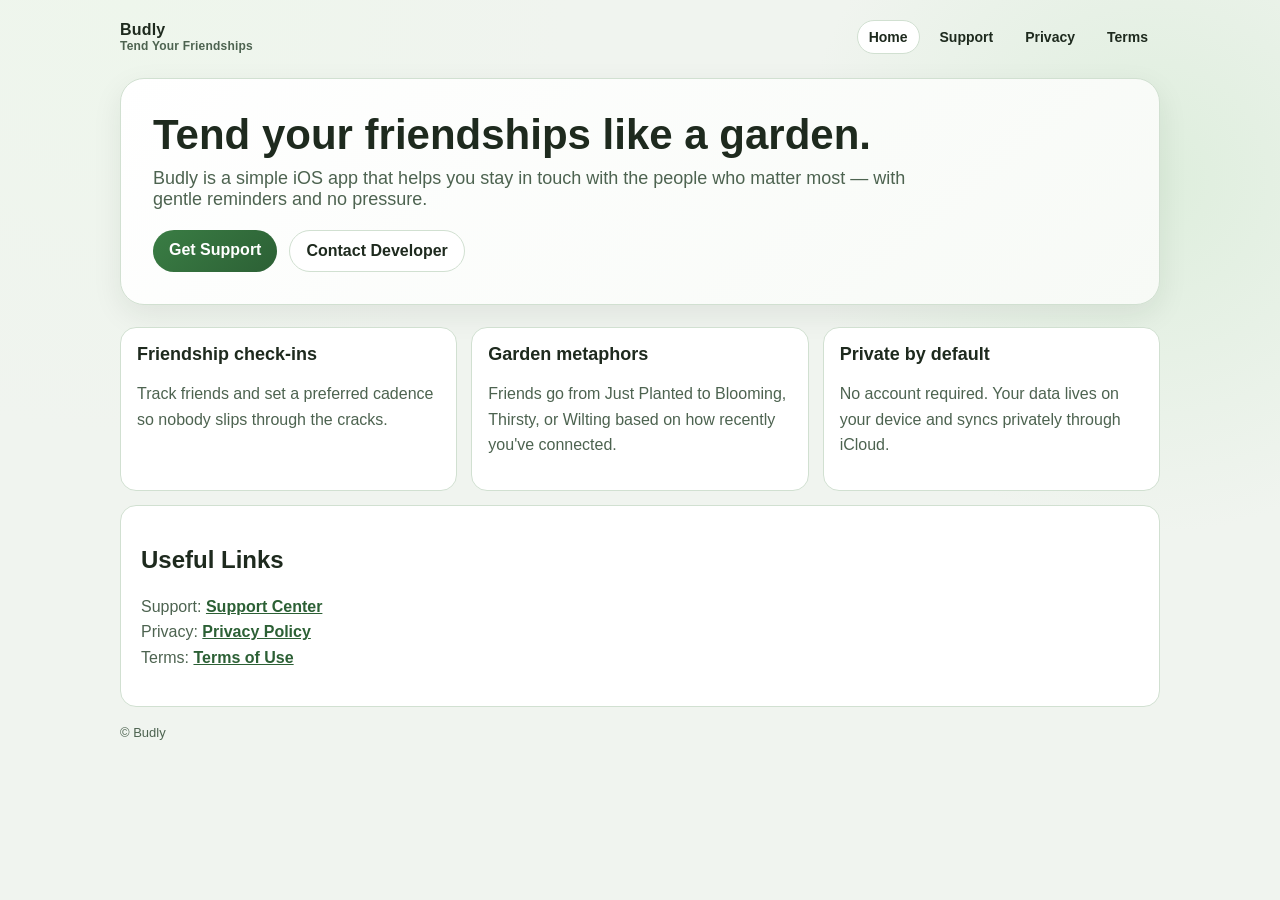
==== index.html @ f3a8267b "Add marketing site with home, support, privacy, and terms pages Co-Authored-By: Claude Sonnet 4.6 <n" ====
<!doctype html>
<html lang="en">
<head>
  <meta charset="utf-8" />
  <meta name="viewport" content="width=device-width, initial-scale=1" />
  <title>Budly | Tend Your Friendships</title>
  <meta name="description" content="Budly helps you stay in touch with the people who matter most." />
  <link rel="stylesheet" href="/assets/styles.css" />
</head>
<body>
  <main class="site">
    <header class="nav">
      <a class="brand" href="/">Budly<small>Tend Your Friendships</small></a>
      <nav class="nav-links" aria-label="Primary">
        <a class="active" href="/">Home</a>
        <a href="/support/">Support</a>
        <a href="/privacy/">Privacy</a>
        <a href="/terms/">Terms</a>
      </nav>
    </header>

    <section class="hero">
      <h1>Tend your friendships like a garden.</h1>
      <p>
        Budly is a simple iOS app that helps you stay in touch with the people who matter most — with gentle reminders and no pressure.
      </p>
      <div class="cta">
        <a class="button button-primary" href="/support/">Get Support</a>
        <a class="button button-secondary" href="mailto:dan1510123@gmail.com">Contact Developer</a>
      </div>
    </section>

    <section class="grid" aria-label="Highlights">
      <article class="card">
        <h3>Friendship check-ins</h3>
        <p>Track friends and set a preferred cadence so nobody slips through the cracks.</p>
      </article>
      <article class="card">
        <h3>Garden metaphors</h3>
        <p>Friends go from Just Planted to Blooming, Thirsty, or Wilting based on how recently you've connected.</p>
      </article>
      <article class="card">
        <h3>Private by default</h3>
        <p>No account required. Your data lives on your device and syncs privately through iCloud.</p>
      </article>
    </section>

    <section class="content">
      <h2>Useful Links</h2>
      <p>
        Support: <a class="inline" href="/support/">Support Center</a><br />
        Privacy: <a class="inline" href="/privacy/">Privacy Policy</a><br />
        Terms: <a class="inline" href="/terms/">Terms of Use</a>
      </p>
    </section>

    <p class="footer">© Budly</p>
  </main>
</body>
</html>
---- assets/styles.css ----
:root {
  --bg: #f0f4ef;
  --bg-soft: #f7faf6;
  --text: #1e2a1e;
  --muted: #4d6350;
  --accent: #3a7d44;
  --accent-dark: #2c6035;
  --card: #ffffff;
  --line: #d1e0d1;
}

* { box-sizing: border-box; }

body {
  margin: 0;
  font-family: "Avenir Next", "Segoe UI", -apple-system, BlinkMacSystemFont, sans-serif;
  color: var(--text);
  background:
    radial-gradient(circle at 10% 0%, #eef6ec 0%, transparent 30%),
    radial-gradient(circle at 90% 20%, #deeedd 0%, transparent 26%),
    var(--bg);
  min-height: 100vh;
}

.site {
  width: min(1040px, 92vw);
  margin: 0 auto;
  padding: 20px 0 40px;
}

.nav {
  display: flex;
  align-items: center;
  justify-content: space-between;
  gap: 16px;
  margin-bottom: 24px;
}

.brand {
  text-decoration: none;
  color: var(--text);
  font-weight: 750;
  letter-spacing: 0.2px;
}

.brand small {
  display: block;
  color: var(--muted);
  font-size: 12px;
  font-weight: 600;
}

.nav-links {
  display: flex;
  flex-wrap: wrap;
  gap: 8px;
}

.nav-links a {
  text-decoration: none;
  color: var(--text);
  font-size: 14px;
  font-weight: 700;
  border: 1px solid transparent;
  padding: 8px 11px;
  border-radius: 999px;
}

.nav-links a:hover,
.nav-links a.active {
  border-color: var(--line);
  background: #fff;
}

.hero {
  background: linear-gradient(140deg, var(--card), var(--bg-soft));
  border: 1px solid var(--line);
  border-radius: 24px;
  padding: 32px;
  box-shadow: 0 10px 30px rgba(30, 42, 30, 0.08);
}

.hero h1 {
  margin: 0 0 10px;
  font-size: clamp(28px, 4.2vw, 42px);
  line-height: 1.12;
}

.hero p {
  margin: 0;
  max-width: 760px;
  color: var(--muted);
  font-size: 18px;
}

.cta {
  margin-top: 20px;
  display: flex;
  flex-wrap: wrap;
  gap: 12px;
}

.button {
  text-decoration: none;
  font-weight: 700;
  border-radius: 999px;
  padding: 11px 16px;
  display: inline-block;
}

.button-primary {
  color: #fff;
  background: linear-gradient(135deg, var(--accent), var(--accent-dark));
}

.button-secondary {
  color: var(--text);
  border: 1px solid var(--line);
  background: #fff;
}

.grid {
  margin-top: 22px;
  display: grid;
  grid-template-columns: repeat(auto-fit, minmax(220px, 1fr));
  gap: 14px;
}

.card {
  border: 1px solid var(--line);
  background: #fff;
  border-radius: 16px;
  padding: 16px;
}

.card h3 {
  margin: 0 0 6px;
  font-size: 18px;
}

.card p,
.content p,
.content li {
  color: var(--muted);
  line-height: 1.6;
}

.content {
  margin-top: 14px;
  border: 1px solid var(--line);
  background: #fff;
  border-radius: 16px;
  padding: 20px;
}

.footer {
  margin-top: 18px;
  font-size: 13px;
  color: var(--muted);
}

a.inline {
  color: var(--accent-dark);
  font-weight: 650;
}

@media (max-width: 640px) {
  .hero {
    padding: 22px;
    border-radius: 18px;
  }
  .hero p {
    font-size: 16px;
  }
}
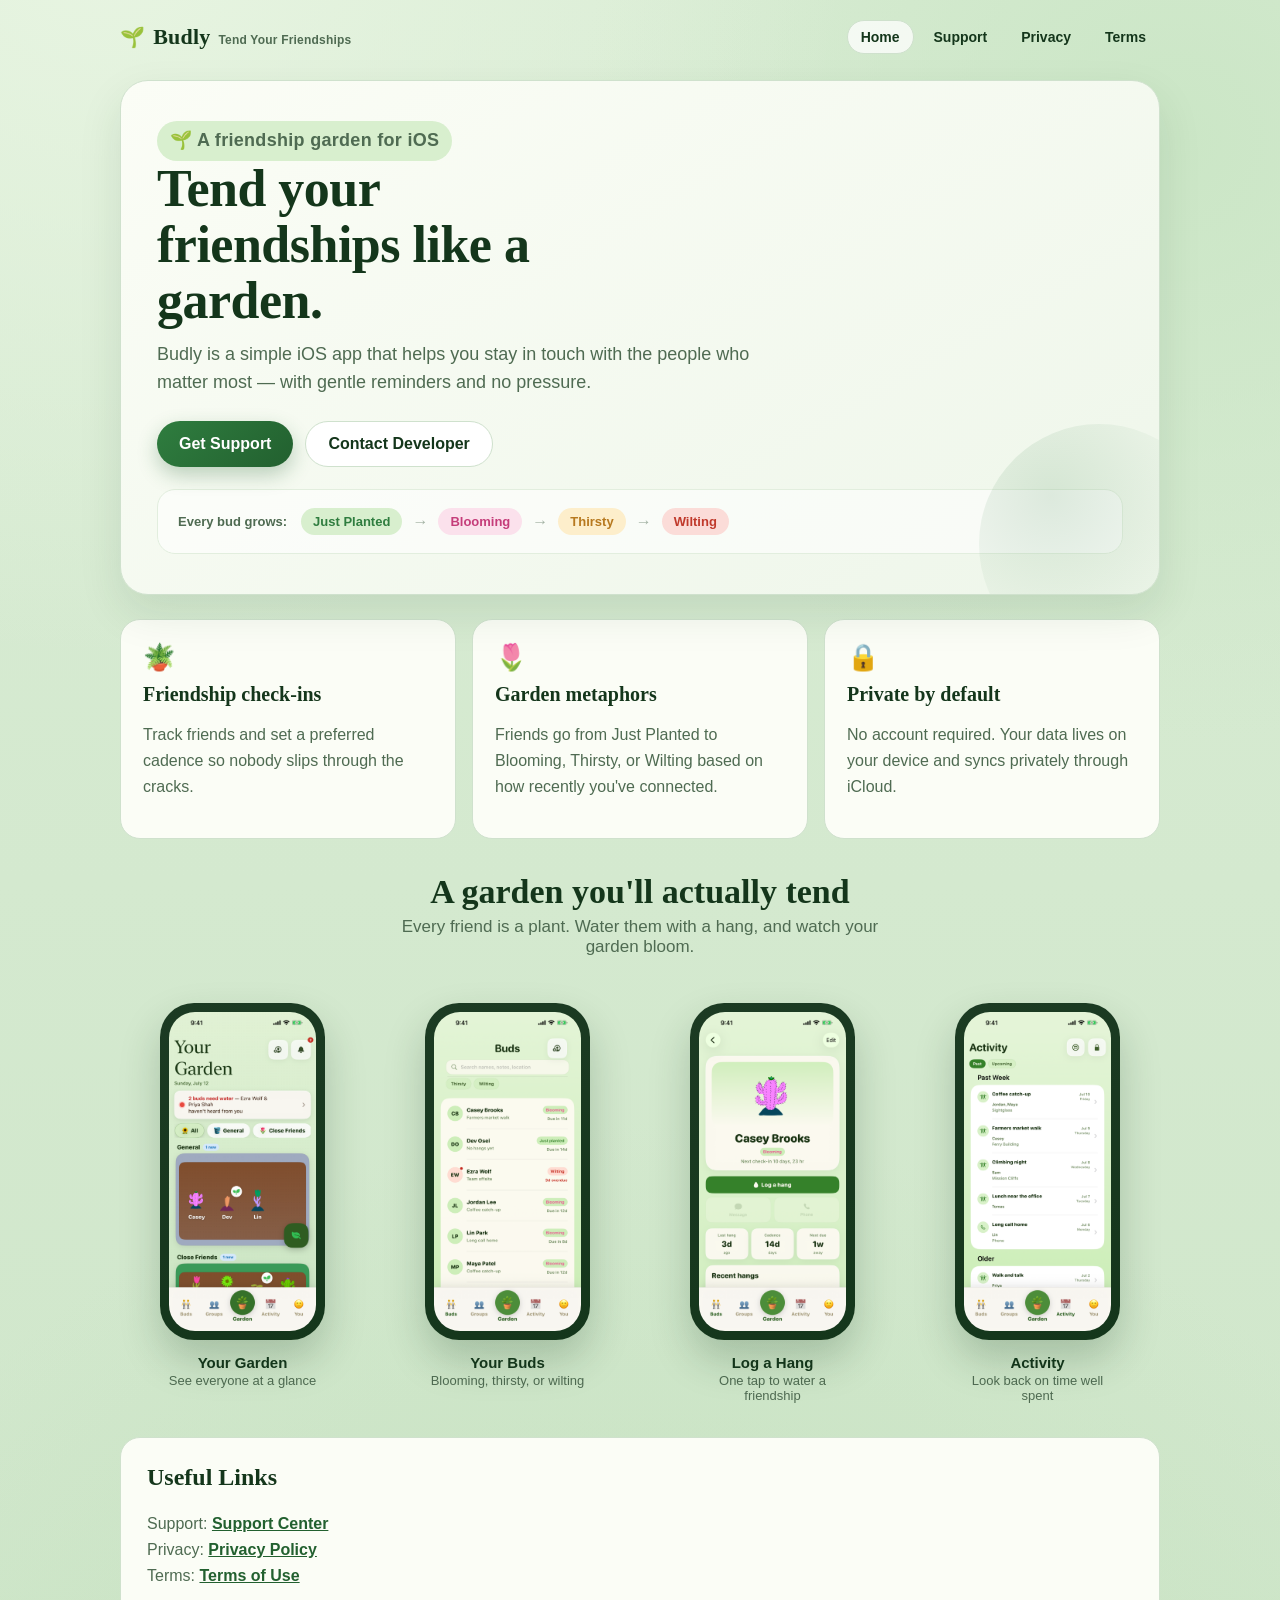
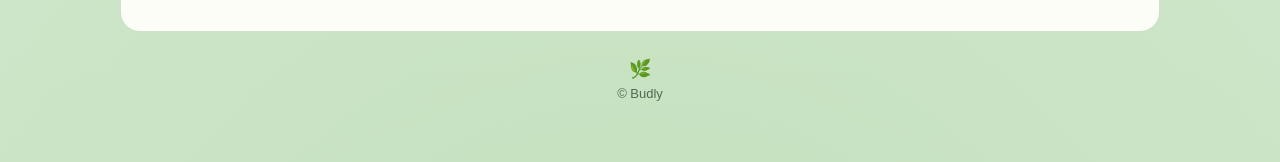
==== commit dcaf3d36: "Add garden theme and app screenshots to match Budly app - Restyle all pages with sage-green garden p" ====
--- a/index.html
+++ b/index.html
@@ -5,52 +5,89 @@
   <meta name="viewport" content="width=device-width, initial-scale=1" />
   <title>Budly | Tend Your Friendships</title>
   <meta name="description" content="Budly helps you stay in touch with the people who matter most." />
-  <link rel="stylesheet" href="/assets/styles.css" />
+  <link rel="stylesheet" href="assets/styles.css" />
 </head>
 <body>
   <main class="site">
     <header class="nav">
-      <a class="brand" href="/">Budly<small>Tend Your Friendships</small></a>
+      <a class="brand" href="./">Budly<small>Tend Your Friendships</small></a>
       <nav class="nav-links" aria-label="Primary">
-        <a class="active" href="/">Home</a>
-        <a href="/support/">Support</a>
-        <a href="/privacy/">Privacy</a>
-        <a href="/terms/">Terms</a>
+        <a class="active" href="./">Home</a>
+        <a href="support/">Support</a>
+        <a href="privacy/">Privacy</a>
+        <a href="terms/">Terms</a>
       </nav>
     </header>
 
     <section class="hero">
+      <p class="eyebrow">🌱 A friendship garden for iOS</p>
       <h1>Tend your friendships like a garden.</h1>
       <p>
         Budly is a simple iOS app that helps you stay in touch with the people who matter most — with gentle reminders and no pressure.
       </p>
       <div class="cta">
-        <a class="button button-primary" href="/support/">Get Support</a>
+        <a class="button button-primary" href="support/">Get Support</a>
         <a class="button button-secondary" href="mailto:dan1510123@gmail.com">Contact Developer</a>
+      </div>
+      <div class="stages" aria-label="How friendships grow">
+        <span class="label">Every bud grows:</span>
+        <span class="pill planted">Just Planted</span>
+        <span class="arrow">→</span>
+        <span class="pill bloom">Blooming</span>
+        <span class="arrow">→</span>
+        <span class="pill thirsty">Thirsty</span>
+        <span class="arrow">→</span>
+        <span class="pill wilting">Wilting</span>
       </div>
     </section>
 
     <section class="grid" aria-label="Highlights">
       <article class="card">
+        <span class="icon">🪴</span>
         <h3>Friendship check-ins</h3>
         <p>Track friends and set a preferred cadence so nobody slips through the cracks.</p>
       </article>
       <article class="card">
+        <span class="icon">🌷</span>
         <h3>Garden metaphors</h3>
         <p>Friends go from Just Planted to Blooming, Thirsty, or Wilting based on how recently you've connected.</p>
       </article>
       <article class="card">
+        <span class="icon">🔒</span>
         <h3>Private by default</h3>
         <p>No account required. Your data lives on your device and syncs privately through iCloud.</p>
       </article>
     </section>
 
+    <section class="showcase" aria-label="Screenshots">
+      <h2>A garden you'll actually tend</h2>
+      <p class="sub">Every friend is a plant. Water them with a hang, and watch your garden bloom.</p>
+      <div class="shots">
+        <figure class="shot">
+          <div class="phone"><img src="assets/screenshots/01-garden.png" alt="Budly Garden screen showing friends as plants" loading="lazy" /></div>
+          <figcaption class="caption">Your Garden<span>See everyone at a glance</span></figcaption>
+        </figure>
+        <figure class="shot">
+          <div class="phone"><img src="assets/screenshots/02-buds.png" alt="Budly Buds list with friendship statuses" loading="lazy" /></div>
+          <figcaption class="caption">Your Buds<span>Blooming, thirsty, or wilting</span></figcaption>
+        </figure>
+        <figure class="shot">
+          <div class="phone"><img src="assets/screenshots/03-friend-detail.png" alt="Budly friend detail with a Log a hang button" loading="lazy" /></div>
+          <figcaption class="caption">Log a Hang<span>One tap to water a friendship</span></figcaption>
+        </figure>
+        <figure class="shot">
+          <div class="phone"><img src="assets/screenshots/07-activity.png" alt="Budly Activity feed of recent hangs" loading="lazy" /></div>
+          <figcaption class="caption">Activity<span>Look back on time well spent</span></figcaption>
+        </figure>
+      </div>
+    </section>
+
     <section class="content">
       <h2>Useful Links</h2>
       <p>
-        Support: <a class="inline" href="/support/">Support Center</a><br />
-        Privacy: <a class="inline" href="/privacy/">Privacy Policy</a><br />
-        Terms: <a class="inline" href="/terms/">Terms of Use</a>
+        Support: <a class="inline" href="support/">Support Center</a><br />
+        Privacy: <a class="inline" href="privacy/">Privacy Policy</a><br />
+        Terms: <a class="inline" href="terms/">Terms of Use</a>
       </p>
     </section>
 
--- a/assets/styles.css
+++ b/assets/styles.css
@@ -1,100 +1,166 @@
 :root {
-  --bg: #f0f4ef;
-  --bg-soft: #f7faf6;
-  --text: #1e2a1e;
-  --muted: #4d6350;
-  --accent: #3a7d44;
-  --accent-dark: #2c6035;
+  --bg: #d9ecd4;
+  --bg-deep: #cfe6ca;
+  --bg-soft: #eef6ea;
+  --cream: #fbfdf6;
+  --text: #16311c;
+  --muted: #4f6b52;
+  --forest: #14361b;
+  --moss: #2f7d3f;
+  --moss-dark: #22602f;
   --card: #ffffff;
-  --line: #d1e0d1;
+  --line: #cfe1cd;
+  --line-soft: #e2eede;
+  /* Garden status colors, mirrored from the app */
+  --bloom-bg: #fbe1ec;
+  --bloom-text: #c53d7a;
+  --planted-bg: #d8efce;
+  --planted-text: #2f7d3f;
+  --thirsty-bg: #fdeecb;
+  --thirsty-text: #b7791f;
+  --wilting-bg: #fbdcd8;
+  --wilting-text: #c0392b;
+  --display: "Iowan Old Style", "Palatino Linotype", Palatino, Georgia, "Times New Roman", serif;
+  --body: "Avenir Next", "Segoe UI", -apple-system, BlinkMacSystemFont, sans-serif;
 }
 
 * { box-sizing: border-box; }
 
 body {
   margin: 0;
-  font-family: "Avenir Next", "Segoe UI", -apple-system, BlinkMacSystemFont, sans-serif;
+  font-family: var(--body);
   color: var(--text);
   background:
-    radial-gradient(circle at 10% 0%, #eef6ec 0%, transparent 30%),
-    radial-gradient(circle at 90% 20%, #deeedd 0%, transparent 26%),
-    var(--bg);
+    radial-gradient(circle at 8% -5%, #e8f5e2 0%, transparent 34%),
+    radial-gradient(circle at 92% 8%, #cbe6c6 0%, transparent 30%),
+    radial-gradient(circle at 50% 120%, #c2e0bc 0%, transparent 45%),
+    linear-gradient(180deg, var(--bg) 0%, var(--bg-deep) 100%);
   min-height: 100vh;
+  -webkit-font-smoothing: antialiased;
 }
 
 .site {
   width: min(1040px, 92vw);
   margin: 0 auto;
-  padding: 20px 0 40px;
-}
-
+  padding: 20px 0 48px;
+}
+
+/* ---------- Nav ---------- */
 .nav {
   display: flex;
   align-items: center;
   justify-content: space-between;
   gap: 16px;
-  margin-bottom: 24px;
+  margin-bottom: 26px;
 }
 
 .brand {
   text-decoration: none;
-  color: var(--text);
-  font-weight: 750;
+  color: var(--forest);
+  font-family: var(--display);
+  font-weight: 700;
+  font-size: 22px;
   letter-spacing: 0.2px;
+  display: inline-flex;
+  align-items: baseline;
+  gap: 8px;
+}
+
+.brand::before {
+  content: "🌱";
+  font-size: 20px;
 }
 
 .brand small {
   display: block;
   color: var(--muted);
+  font-family: var(--body);
   font-size: 12px;
   font-weight: 600;
+  letter-spacing: 0.2px;
 }
 
 .nav-links {
   display: flex;
   flex-wrap: wrap;
-  gap: 8px;
+  gap: 6px;
 }
 
 .nav-links a {
   text-decoration: none;
-  color: var(--text);
+  color: var(--forest);
   font-size: 14px;
   font-weight: 700;
   border: 1px solid transparent;
-  padding: 8px 11px;
+  padding: 8px 13px;
   border-radius: 999px;
+  transition: background 0.15s ease, border-color 0.15s ease;
 }
 
 .nav-links a:hover,
 .nav-links a.active {
   border-color: var(--line);
-  background: #fff;
-}
-
+  background: rgba(255, 255, 255, 0.75);
+}
+
+/* ---------- Hero ---------- */
 .hero {
-  background: linear-gradient(140deg, var(--card), var(--bg-soft));
+  position: relative;
+  overflow: hidden;
+  background: linear-gradient(150deg, var(--cream), var(--bg-soft));
   border: 1px solid var(--line);
-  border-radius: 24px;
-  padding: 32px;
-  box-shadow: 0 10px 30px rgba(30, 42, 30, 0.08);
+  border-radius: 28px;
+  padding: 40px 36px;
+  box-shadow: 0 18px 44px rgba(20, 54, 27, 0.10);
+}
+
+.hero::after {
+  content: "";
+  position: absolute;
+  right: -60px;
+  bottom: -70px;
+  width: 240px;
+  height: 240px;
+  background: radial-gradient(circle at 30% 30%, rgba(47, 125, 63, 0.14), transparent 70%);
+  border-radius: 50%;
+  pointer-events: none;
+}
+
+.eyebrow {
+  display: inline-flex;
+  align-items: center;
+  gap: 7px;
+  margin: 0 0 14px;
+  padding: 6px 13px;
+  border-radius: 999px;
+  background: var(--planted-bg);
+  color: var(--planted-text);
+  font-size: 13px;
+  font-weight: 700;
+  letter-spacing: 0.3px;
 }
 
 .hero h1 {
-  margin: 0 0 10px;
-  font-size: clamp(28px, 4.2vw, 42px);
-  line-height: 1.12;
+  margin: 0 0 12px;
+  font-family: var(--display);
+  font-weight: 700;
+  color: var(--forest);
+  font-size: clamp(32px, 5vw, 52px);
+  line-height: 1.08;
+  letter-spacing: -0.5px;
+  max-width: 16ch;
 }
 
 .hero p {
   margin: 0;
-  max-width: 760px;
+  max-width: 60ch;
   color: var(--muted);
   font-size: 18px;
+  line-height: 1.55;
 }
 
 .cta {
-  margin-top: 20px;
+  margin-top: 24px;
   display: flex;
   flex-wrap: wrap;
   gap: 12px;
@@ -104,72 +170,206 @@
   text-decoration: none;
   font-weight: 700;
   border-radius: 999px;
-  padding: 11px 16px;
-  display: inline-block;
-}
+  padding: 13px 22px;
+  display: inline-flex;
+  align-items: center;
+  gap: 8px;
+  transition: transform 0.12s ease, box-shadow 0.15s ease;
+}
+
+.button:hover { transform: translateY(-1px); }
 
 .button-primary {
   color: #fff;
-  background: linear-gradient(135deg, var(--accent), var(--accent-dark));
+  background: linear-gradient(135deg, var(--moss), var(--moss-dark));
+  box-shadow: 0 8px 20px rgba(34, 96, 47, 0.28);
 }
 
 .button-secondary {
-  color: var(--text);
+  color: var(--forest);
   border: 1px solid var(--line);
   background: #fff;
 }
 
+/* ---------- Growth-stage strip ---------- */
+.stages {
+  margin-top: 22px;
+  display: flex;
+  flex-wrap: wrap;
+  align-items: center;
+  gap: 10px;
+  padding: 18px 20px;
+  background: rgba(255, 255, 255, 0.6);
+  border: 1px solid var(--line-soft);
+  border-radius: 18px;
+}
+
+.stages .label {
+  font-size: 13px;
+  font-weight: 700;
+  color: var(--muted);
+  margin-right: 4px;
+}
+
+.pill {
+  font-size: 13px;
+  font-weight: 700;
+  padding: 6px 12px;
+  border-radius: 999px;
+}
+.pill.planted { background: var(--planted-bg); color: var(--planted-text); }
+.pill.bloom   { background: var(--bloom-bg);   color: var(--bloom-text); }
+.pill.thirsty { background: var(--thirsty-bg); color: var(--thirsty-text); }
+.pill.wilting { background: var(--wilting-bg); color: var(--wilting-text); }
+.stages .arrow { color: var(--muted); opacity: 0.5; }
+
+/* ---------- Feature cards ---------- */
 .grid {
-  margin-top: 22px;
+  margin-top: 24px;
   display: grid;
-  grid-template-columns: repeat(auto-fit, minmax(220px, 1fr));
-  gap: 14px;
+  grid-template-columns: repeat(auto-fit, minmax(230px, 1fr));
+  gap: 16px;
 }
 
 .card {
   border: 1px solid var(--line);
-  background: #fff;
-  border-radius: 16px;
-  padding: 16px;
+  background: var(--cream);
+  border-radius: 20px;
+  padding: 22px;
+  transition: transform 0.15s ease, box-shadow 0.15s ease;
+}
+
+.card:hover {
+  transform: translateY(-3px);
+  box-shadow: 0 14px 30px rgba(20, 54, 27, 0.10);
+}
+
+.card .icon {
+  font-size: 26px;
+  display: block;
+  margin-bottom: 10px;
 }
 
 .card h3 {
-  margin: 0 0 6px;
-  font-size: 18px;
+  margin: 0 0 7px;
+  font-family: var(--display);
+  color: var(--forest);
+  font-size: 20px;
+  font-weight: 700;
 }
 
 .card p,
 .content p,
 .content li {
   color: var(--muted);
-  line-height: 1.6;
-}
-
+  line-height: 1.62;
+}
+
+/* ---------- Screenshot showcase ---------- */
+.showcase {
+  margin-top: 34px;
+  text-align: center;
+}
+
+.showcase h2 {
+  font-family: var(--display);
+  color: var(--forest);
+  font-size: clamp(26px, 3.6vw, 34px);
+  margin: 0 0 6px;
+}
+
+.showcase .sub {
+  color: var(--muted);
+  font-size: 17px;
+  margin: 0 auto 30px;
+  max-width: 52ch;
+}
+
+.shots {
+  display: grid;
+  grid-template-columns: repeat(auto-fit, minmax(190px, 1fr));
+  gap: 24px 20px;
+  justify-items: center;
+}
+
+.shot {
+  display: flex;
+  flex-direction: column;
+  align-items: center;
+  gap: 14px;
+  max-width: 260px;
+}
+
+.phone {
+  position: relative;
+  width: 100%;
+  padding: 9px;
+  background: linear-gradient(160deg, #1c3b23, #14361b);
+  border-radius: 34px;
+  box-shadow: 0 20px 40px rgba(20, 54, 27, 0.22);
+}
+
+.phone img {
+  display: block;
+  width: 100%;
+  border-radius: 26px;
+}
+
+.shot .caption {
+  font-weight: 700;
+  color: var(--forest);
+  font-size: 15px;
+}
+
+.shot .caption span {
+  display: block;
+  font-weight: 500;
+  color: var(--muted);
+  font-size: 13px;
+  margin-top: 2px;
+}
+
+/* ---------- Content blocks ---------- */
 .content {
-  margin-top: 14px;
+  margin-top: 18px;
   border: 1px solid var(--line);
-  background: #fff;
-  border-radius: 16px;
-  padding: 20px;
-}
+  background: var(--cream);
+  border-radius: 20px;
+  padding: 26px;
+}
+
+.content h2 {
+  font-family: var(--display);
+  color: var(--forest);
+  margin-top: 0;
+}
+
+.content h2:not(:first-child) { margin-top: 22px; }
 
 .footer {
-  margin-top: 18px;
-  font-size: 13px;
-  color: var(--muted);
+  margin-top: 26px;
+  text-align: center;
+  font-size: 13px;
+  color: var(--muted);
+}
+
+.footer::before {
+  content: "🌿";
+  display: block;
+  font-size: 18px;
+  margin-bottom: 6px;
 }
 
 a.inline {
-  color: var(--accent-dark);
+  color: var(--moss-dark);
   font-weight: 650;
 }
 
 @media (max-width: 640px) {
   .hero {
-    padding: 22px;
-    border-radius: 18px;
+    padding: 28px 22px;
+    border-radius: 22px;
   }
-  .hero p {
-    font-size: 16px;
-  }
-}
+  .hero p { font-size: 16px; }
+  .content { padding: 20px; }
+}
